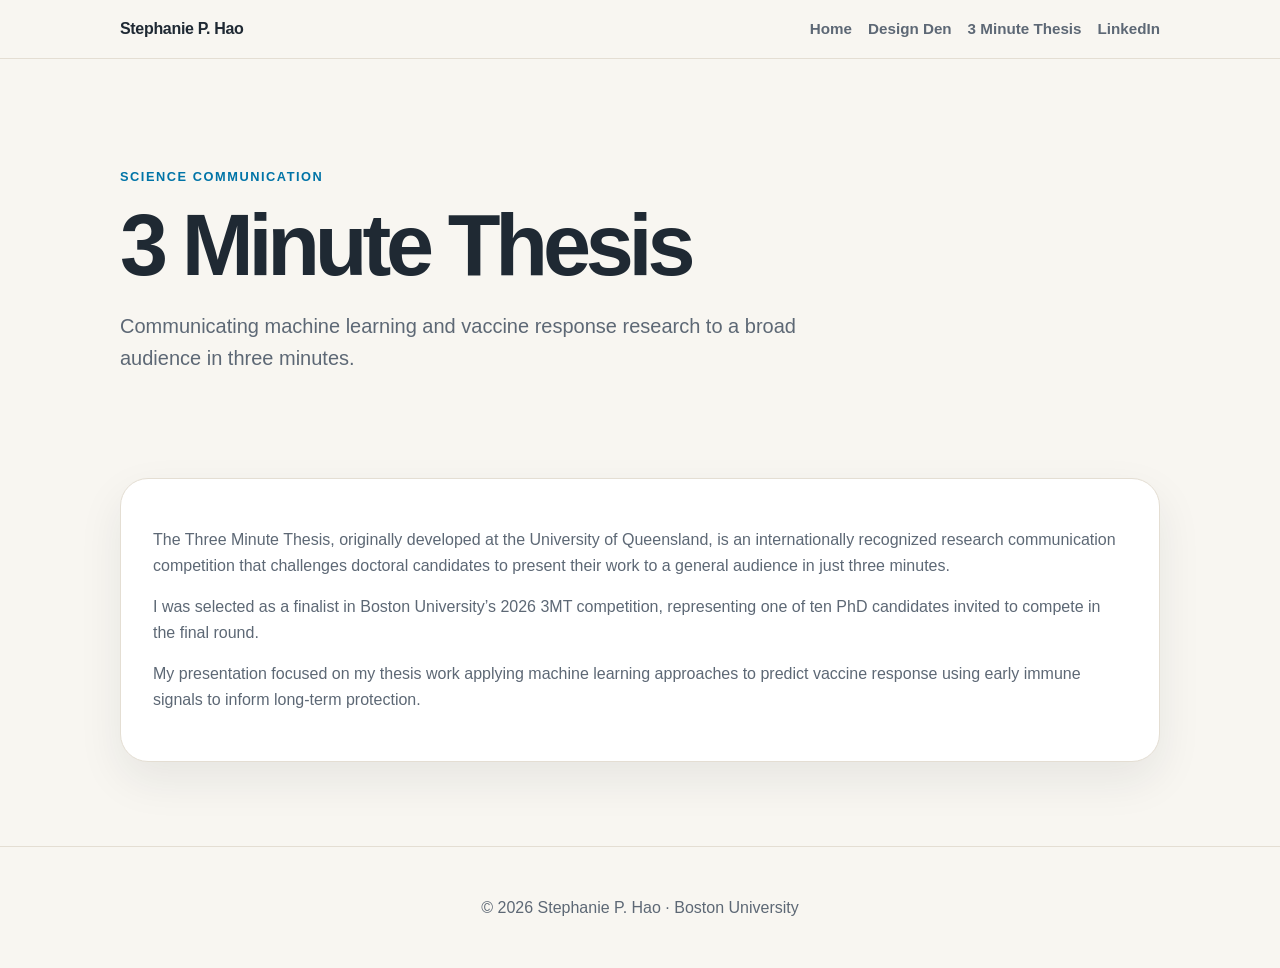
==== 3-minute-thesis.html @ ecd555e4 "Add files via upload" ====
<!DOCTYPE html>
<html lang="en">
<head>
  <meta charset="UTF-8" />
  <meta name="viewport" content="width=device-width, initial-scale=1.0" />

  <!-- Replace the content value below with your Google Search Console verification tag if needed -->
  <!-- <meta name="google-site-verification" content="PASTE_YOUR_CODE_HERE" /> -->

  <title>3 Minute Thesis | Stephanie P. Hao</title>
  <meta name="description" content="Stephanie P. Hao was selected as a finalist in Boston University's 2026 Three Minute Thesis competition, presenting thesis work on machine learning approaches to predict vaccine response." />
  <meta name="keywords" content="Stephanie Hao, Three Minute Thesis, 3MT, Boston University, vaccine response, machine learning, bioinformatics" />

  <link rel="stylesheet" href="styles.css" />
</head>

<body>
  <header class="site-header">
    <nav class="nav">
      <a class="logo" href="index.html">Stephanie P. Hao</a>
      <div class="nav-links">
        <a href="index.html">Home</a>
        <a href="design-den.html">Design Den</a>
        <a href="3-minute-thesis.html">3 Minute Thesis</a>
        <a href="https://www.linkedin.com/in/stephaniehao/">LinkedIn</a>
      </div>
    </nav>
  </header>

  <main>
    <section class="page-hero">
      <p class="eyebrow">Science Communication</p>
      <h1>3 Minute Thesis</h1>
      <p class="hero-text">
        Communicating machine learning and vaccine response research to a broad audience in three minutes.
      </p>
    </section>

    <section class="content-section">
      <p>
        The Three Minute Thesis, originally developed at the University of Queensland, is an internationally recognized research communication competition that challenges doctoral candidates to present their work to a general audience in just three minutes.
      </p>
      <p>
        I was selected as a finalist in Boston University’s 2026 3MT competition, representing one of ten PhD candidates invited to compete in the final round.
      </p>
      <p>
        My presentation focused on my thesis work applying machine learning approaches to predict vaccine response using early immune signals to inform long-term protection.
      </p>
    </section>
  </main>

  <footer>
    <p>© 2026 Stephanie P. Hao · Boston University</p>
  </footer>
</body>
</html>
---- styles.css ----
/* Stephanie P. Hao GitHub Pages Site */

:root {
  --bg: #f8f6f1;
  --surface: #ffffff;
  --text: #1f2933;
  --muted: #5d6875;
  --accent: #0074a7;
  --accent-dark: #005b83;
  --border: #e4ded3;
  --soft: #e6f4f1;
  --shadow: 0 18px 45px rgba(31, 41, 51, 0.08);
}

* {
  box-sizing: border-box;
}

body {
  margin: 0;
  font-family: Inter, -apple-system, BlinkMacSystemFont, "Segoe UI", sans-serif;
  background: var(--bg);
  color: var(--text);
  line-height: 1.6;
}

.site-header {
  background: rgba(248, 246, 241, 0.92);
  backdrop-filter: blur(14px);
  border-bottom: 1px solid var(--border);
  position: sticky;
  top: 0;
  z-index: 10;
}

.nav {
  max-width: 1080px;
  margin: 0 auto;
  padding: 1rem 1.25rem;
  display: flex;
  align-items: center;
  justify-content: space-between;
  gap: 1.5rem;
}

.logo {
  font-weight: 800;
  color: var(--text);
  text-decoration: none;
  letter-spacing: -0.02em;
}

.nav-links {
  display: flex;
  gap: 1rem;
  flex-wrap: wrap;
}

.nav-links a {
  color: var(--muted);
  text-decoration: none;
  font-weight: 600;
  font-size: 0.95rem;
}

.nav-links a:hover {
  color: var(--accent);
}

main {
  max-width: 1080px;
  margin: 0 auto;
  padding: 0 1.25rem 4rem;
}

.hero,
.page-hero {
  padding: 6rem 0 4rem;
}

.hero {
  max-width: 840px;
}

.page-hero {
  max-width: 780px;
}

.eyebrow {
  color: var(--accent);
  text-transform: uppercase;
  letter-spacing: 0.12em;
  font-weight: 800;
  font-size: 0.8rem;
  margin-bottom: 1rem;
}

h1 {
  font-size: clamp(2.6rem, 7vw, 5.4rem);
  line-height: 0.95;
  letter-spacing: -0.06em;
  margin: 0 0 1.5rem;
}

h2 {
  font-size: 1.55rem;
  letter-spacing: -0.03em;
  line-height: 1.2;
  margin-top: 0;
}

.hero-text {
  color: var(--muted);
  font-size: 1.25rem;
  max-width: 700px;
}

.button-row {
  display: flex;
  flex-wrap: wrap;
  gap: 0.85rem;
  margin-top: 2rem;
}

.button {
  display: inline-block;
  text-decoration: none;
  border-radius: 999px;
  padding: 0.85rem 1.2rem;
  font-weight: 800;
  border: 1px solid transparent;
}

.button.primary {
  color: white;
  background: var(--accent);
}

.button.primary:hover {
  background: var(--accent-dark);
}

.button.secondary {
  color: var(--accent);
  border-color: var(--accent);
  background: transparent;
}

.button.secondary:hover {
  background: var(--soft);
}

.text-link {
  color: var(--accent);
  font-weight: 800;
  text-decoration: none;
}

.content-grid {
  display: grid;
  grid-template-columns: repeat(3, 1fr);
  gap: 1.1rem;
  margin: 2rem 0;
}

.card,
.content-section {
  background: var(--surface);
  border: 1px solid var(--border);
  border-radius: 28px;
  box-shadow: var(--shadow);
}

.card {
  padding: 1.5rem;
}

.card p,
.content-section p {
  color: var(--muted);
}

.content-section {
  padding: 2rem;
  margin: 1.25rem 0;
}

.highlight {
  background: var(--soft);
}

footer {
  border-top: 1px solid var(--border);
  color: var(--muted);
  text-align: center;
  padding: 2rem 1rem;
}

@media (max-width: 760px) {
  .nav {
    align-items: flex-start;
    flex-direction: column;
  }

  .content-grid {
    grid-template-columns: 1fr;
  }

  .hero,
  .page-hero {
    padding-top: 4rem;
  }
}
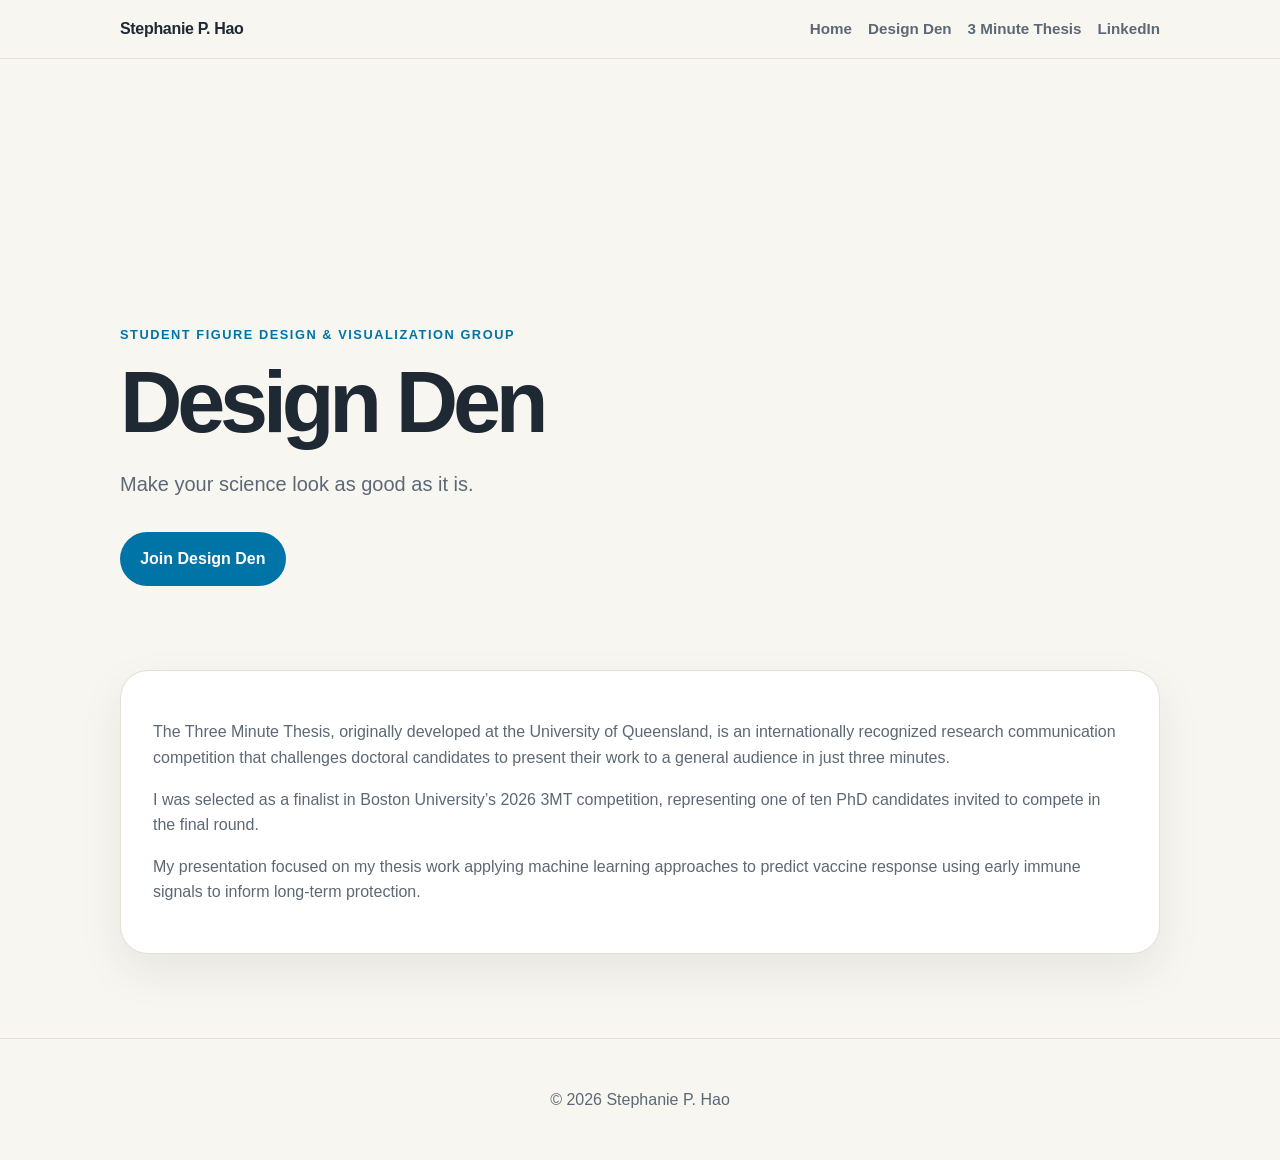
==== commit a0046161: "Update 3-minute-thesis.html with video section" ====
--- a/3-minute-thesis.html
+++ b/3-minute-thesis.html
@@ -28,12 +28,34 @@
   </header>
 
   <main>
-    <section class="page-hero">
-      <p class="eyebrow">Science Communication</p>
-      <h1>3 Minute Thesis</h1>
-      <p class="hero-text">
-        Communicating machine learning and vaccine response research to a broad audience in three minutes.
-      </p>
+    <section class="hero hero-video">
+      <div class="hero-background">
+        <iframe
+          src="https://www.youtube.com/embed/H7XopoUqUsY?autoplay=1&mute=1&loop=1&playlist=H7XopoUqUsY&controls=0&rel=0"
+          title="Design Den"
+          frameborder="0"
+          allow="autoplay; encrypted-media"
+          allowfullscreen>
+        </iframe>
+      </div>
+    
+      <div class="hero-overlay"></div>
+    
+      <div class="hero-content">
+        <p class="eyebrow">Student Figure Design & Visualization Group</p>
+    
+        <h1>Design Den</h1>
+    
+        <p class="hero-text">
+          Make your science look as good as it is.
+        </p>
+    
+        <div class="button-row">
+          <a class="button primary" href="mailto:sphao@bu.edu">
+            Join Design Den
+          </a>
+        </div>
+      </div>
     </section>
 
     <section class="content-section">
@@ -50,7 +72,7 @@
   </main>
 
   <footer>
-    <p>© 2026 Stephanie P. Hao · Boston University</p>
+    <p>© 2026 Stephanie P. Hao</p>
   </footer>
 </body>
 </html>
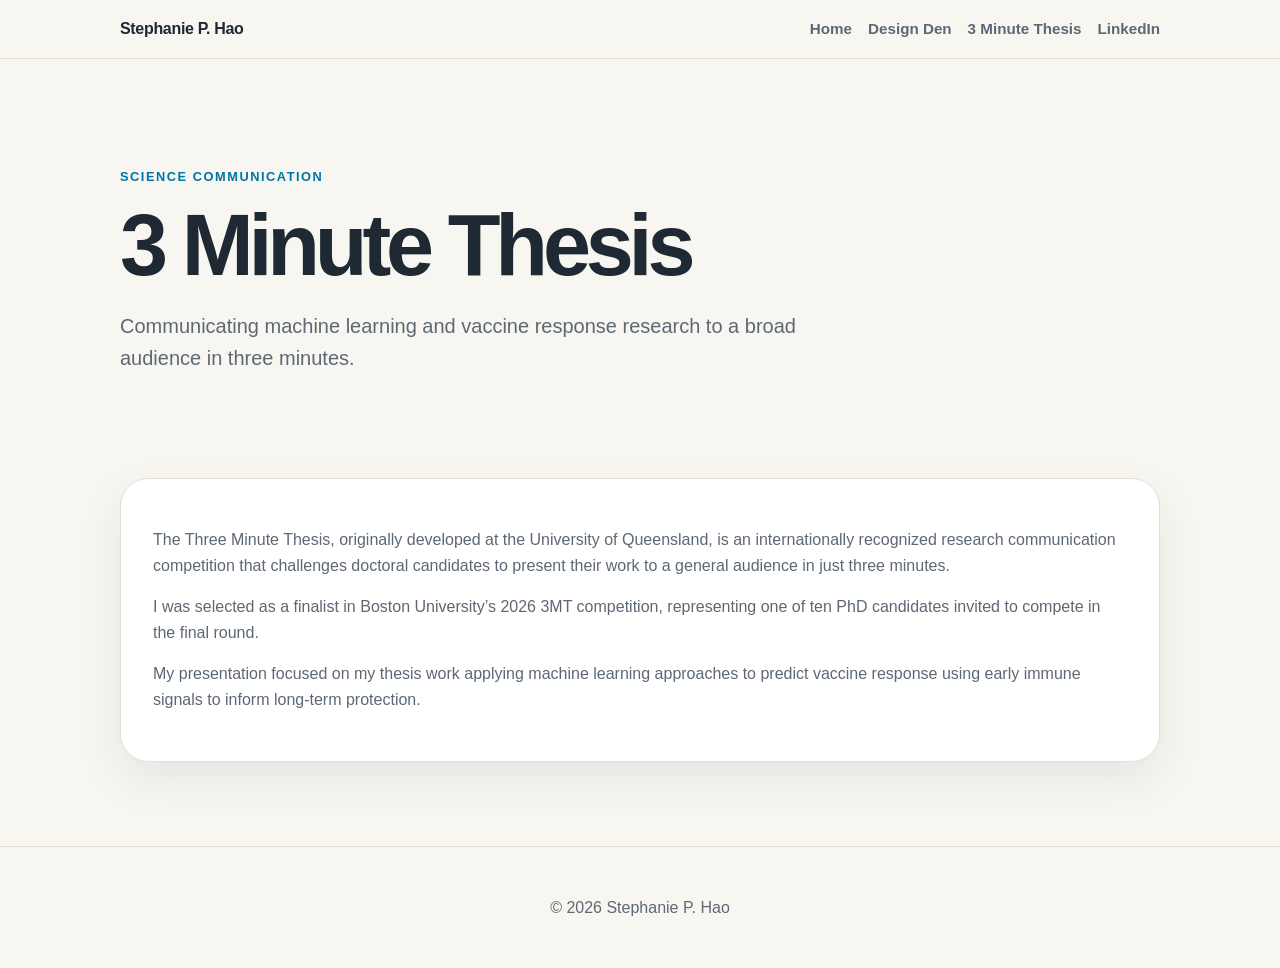
==== commit 23afffc8: "Replace hero section with page hero for 3 Minute Thesis" ====
--- a/3-minute-thesis.html
+++ b/3-minute-thesis.html
@@ -28,34 +28,12 @@
   </header>
 
   <main>
-    <section class="hero hero-video">
-      <div class="hero-background">
-        <iframe
-          src="https://www.youtube.com/embed/H7XopoUqUsY?autoplay=1&mute=1&loop=1&playlist=H7XopoUqUsY&controls=0&rel=0"
-          title="Design Den"
-          frameborder="0"
-          allow="autoplay; encrypted-media"
-          allowfullscreen>
-        </iframe>
-      </div>
-    
-      <div class="hero-overlay"></div>
-    
-      <div class="hero-content">
-        <p class="eyebrow">Student Figure Design & Visualization Group</p>
-    
-        <h1>Design Den</h1>
-    
-        <p class="hero-text">
-          Make your science look as good as it is.
-        </p>
-    
-        <div class="button-row">
-          <a class="button primary" href="mailto:sphao@bu.edu">
-            Join Design Den
-          </a>
-        </div>
-      </div>
+    <section class="page-hero">
+      <p class="eyebrow">Science Communication</p>
+      <h1>3 Minute Thesis</h1>
+      <p class="hero-text">
+        Communicating machine learning and vaccine response research to a broad audience in three minutes.
+      </p>
     </section>
 
     <section class="content-section">
--- a/styles.css
+++ b/styles.css
@@ -211,3 +211,46 @@
     padding-top: 4rem;
   }
 }
+
+.hero-video {
+  position: relative;
+  min-height: 80vh;
+  overflow: hidden;
+  border-radius: 32px;
+  margin-top: 2rem;
+}
+
+.hero-background {
+  position: absolute;
+  inset: 0;
+}
+
+.hero-background iframe {
+  position: absolute;
+  top: 50%;
+  left: 50%;
+  width: 177.78vh;
+  height: 56.25vw;
+  min-width: 100%;
+  min-height: 100%;
+  transform: translate(-50%, -50%);
+  pointer-events: none;
+}
+
+.hero-overlay {
+  position: absolute;
+  inset: 0;
+  background: rgba(0, 0, 0, 0.45);
+}
+
+.hero-content {
+  position: relative;
+  z-index: 2;
+  color: white;
+  padding: 6rem 3rem;
+}
+
+.hero-content .eyebrow,
+.hero-content .hero-text {
+  color: rgba(255,255,255,0.9);
+}
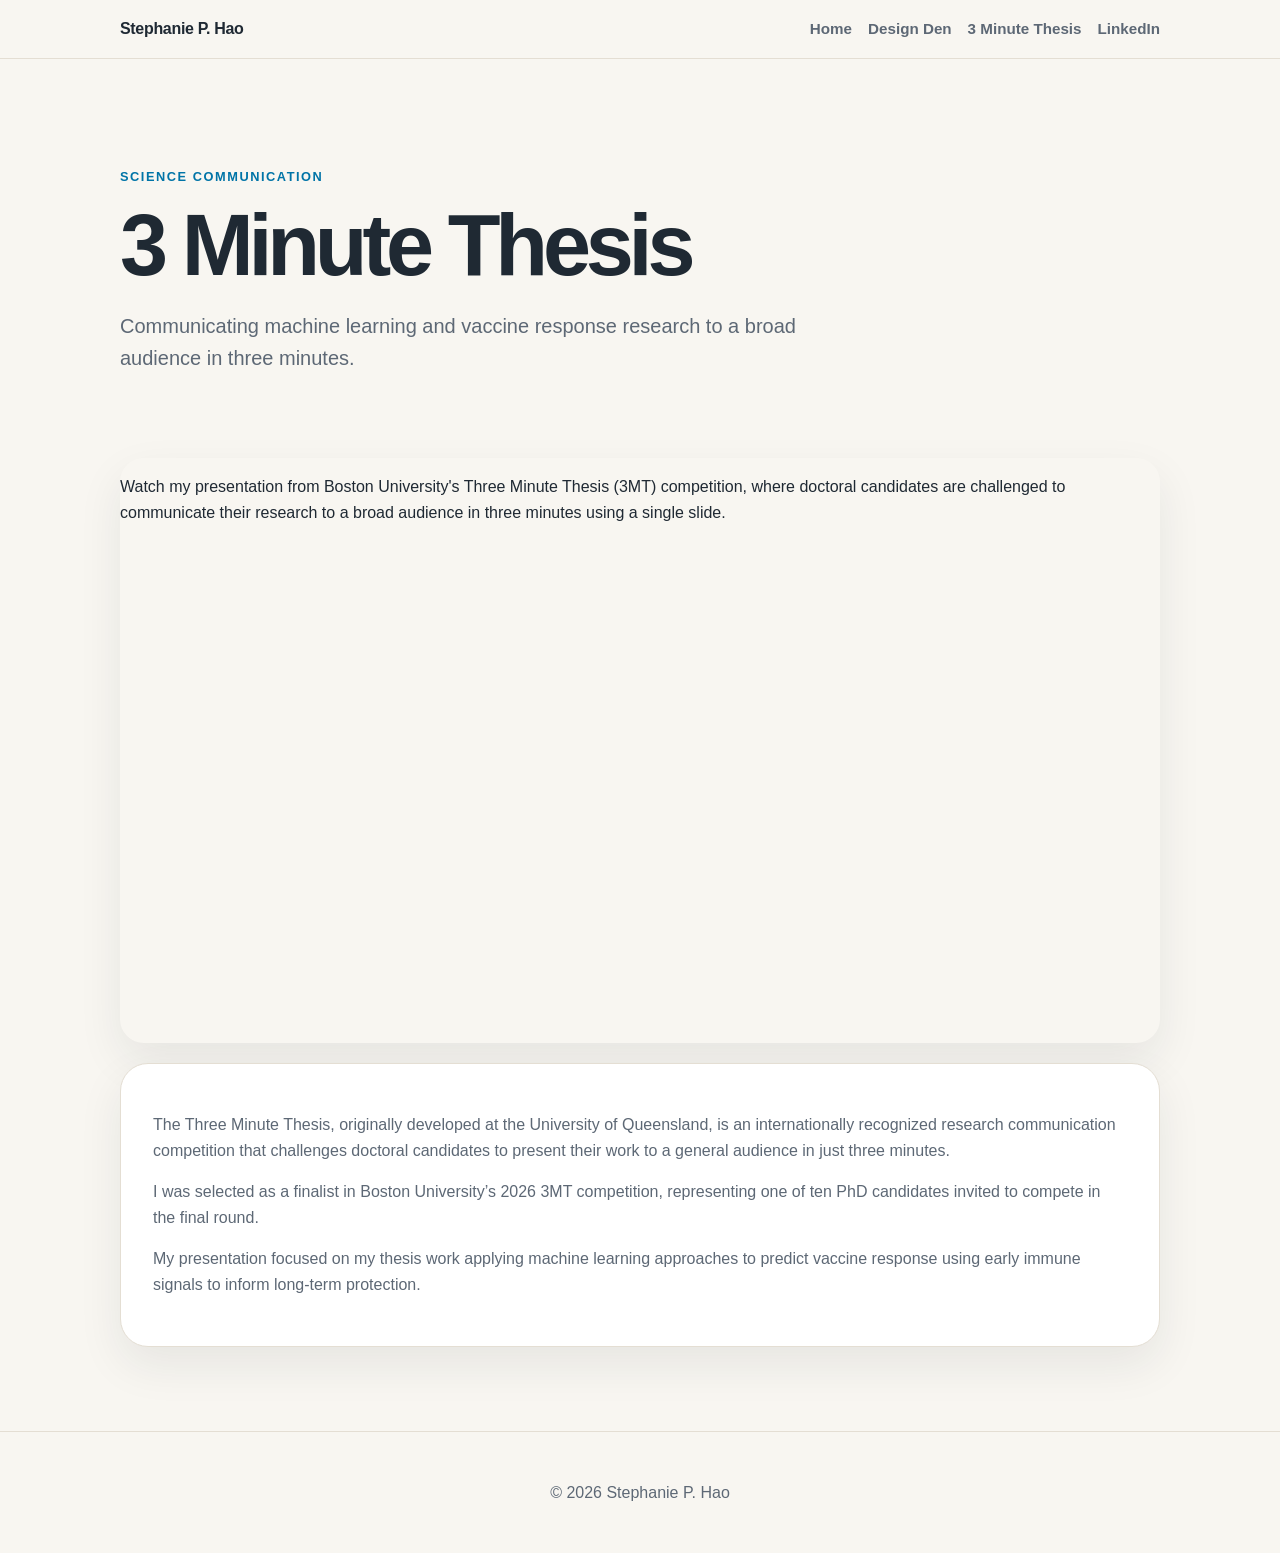
==== commit b1af915d: "Include video presentation in 3-minute-thesis.html Added a video section to showcase the 3 Minute Th" ====
--- a/3-minute-thesis.html
+++ b/3-minute-thesis.html
@@ -3,9 +3,6 @@
 <head>
   <meta charset="UTF-8" />
   <meta name="viewport" content="width=device-width, initial-scale=1.0" />
-
-  <!-- Replace the content value below with your Google Search Console verification tag if needed -->
-  <!-- <meta name="google-site-verification" content="PASTE_YOUR_CODE_HERE" /> -->
 
   <title>3 Minute Thesis | Stephanie P. Hao</title>
   <meta name="description" content="Stephanie P. Hao was selected as a finalist in Boston University's 2026 Three Minute Thesis competition, presenting thesis work on machine learning approaches to predict vaccine response." />
@@ -36,6 +33,20 @@
       </p>
     </section>
 
+    <section class="video-hero">
+      <iframe
+        src="https://www.youtube.com/embed/H6PeJbiwtPE"
+        title="3 Minute Thesis Presentation"
+        frameborder="0"
+        allow="accelerometer; autoplay; clipboard-write; encrypted-media; gyroscope; picture-in-picture; web-share"
+        allowfullscreen>
+      </iframe>
+      <p>
+        Watch my presentation from Boston University's Three Minute Thesis (3MT) competition, where doctoral candidates are challenged to communicate their research to a broad audience in three minutes using a single slide.
+      </p>
+    </section>
+
+
     <section class="content-section">
       <p>
         The Three Minute Thesis, originally developed at the University of Queensland, is an internationally recognized research communication competition that challenges doctoral candidates to present their work to a general audience in just three minutes.
--- a/styles.css
+++ b/styles.css
@@ -212,45 +212,35 @@
   }
 }
 
-.hero-video {
-  position: relative;
-  min-height: 80vh;
+.design-den-hero {
+  display: grid;
+  grid-template-columns: 1fr 1.2fr;
+  gap: 3rem;
+  align-items: center;
+  padding: 4rem 0;
+}
+
+.video-hero {
+  width: 100%;
+  aspect-ratio: 16 / 9;
   overflow: hidden;
-  border-radius: 32px;
-  margin-top: 2rem;
-}
-
-.hero-background {
-  position: absolute;
-  inset: 0;
-}
-
-.hero-background iframe {
+  border-radius: 24px;
+  box-shadow: var(--shadow);
+}
+
+.video-hero iframe {
   position: absolute;
   top: 50%;
   left: 50%;
-  width: 177.78vh;
-  height: 56.25vw;
-  min-width: 100%;
-  min-height: 100%;
+  width: 110%;
+  height: 160%;
   transform: translate(-50%, -50%);
+  border: 0;
   pointer-events: none;
 }
 
-.hero-overlay {
-  position: absolute;
-  inset: 0;
-  background: rgba(0, 0, 0, 0.45);
-}
-
-.hero-content {
-  position: relative;
-  z-index: 2;
-  color: white;
-  padding: 6rem 3rem;
-}
-
-.hero-content .eyebrow,
-.hero-content .hero-text {
-  color: rgba(255,255,255,0.9);
-}
+@media (max-width: 900px) {
+  .design-den-hero {
+    grid-template-columns: 1fr;
+  }
+}
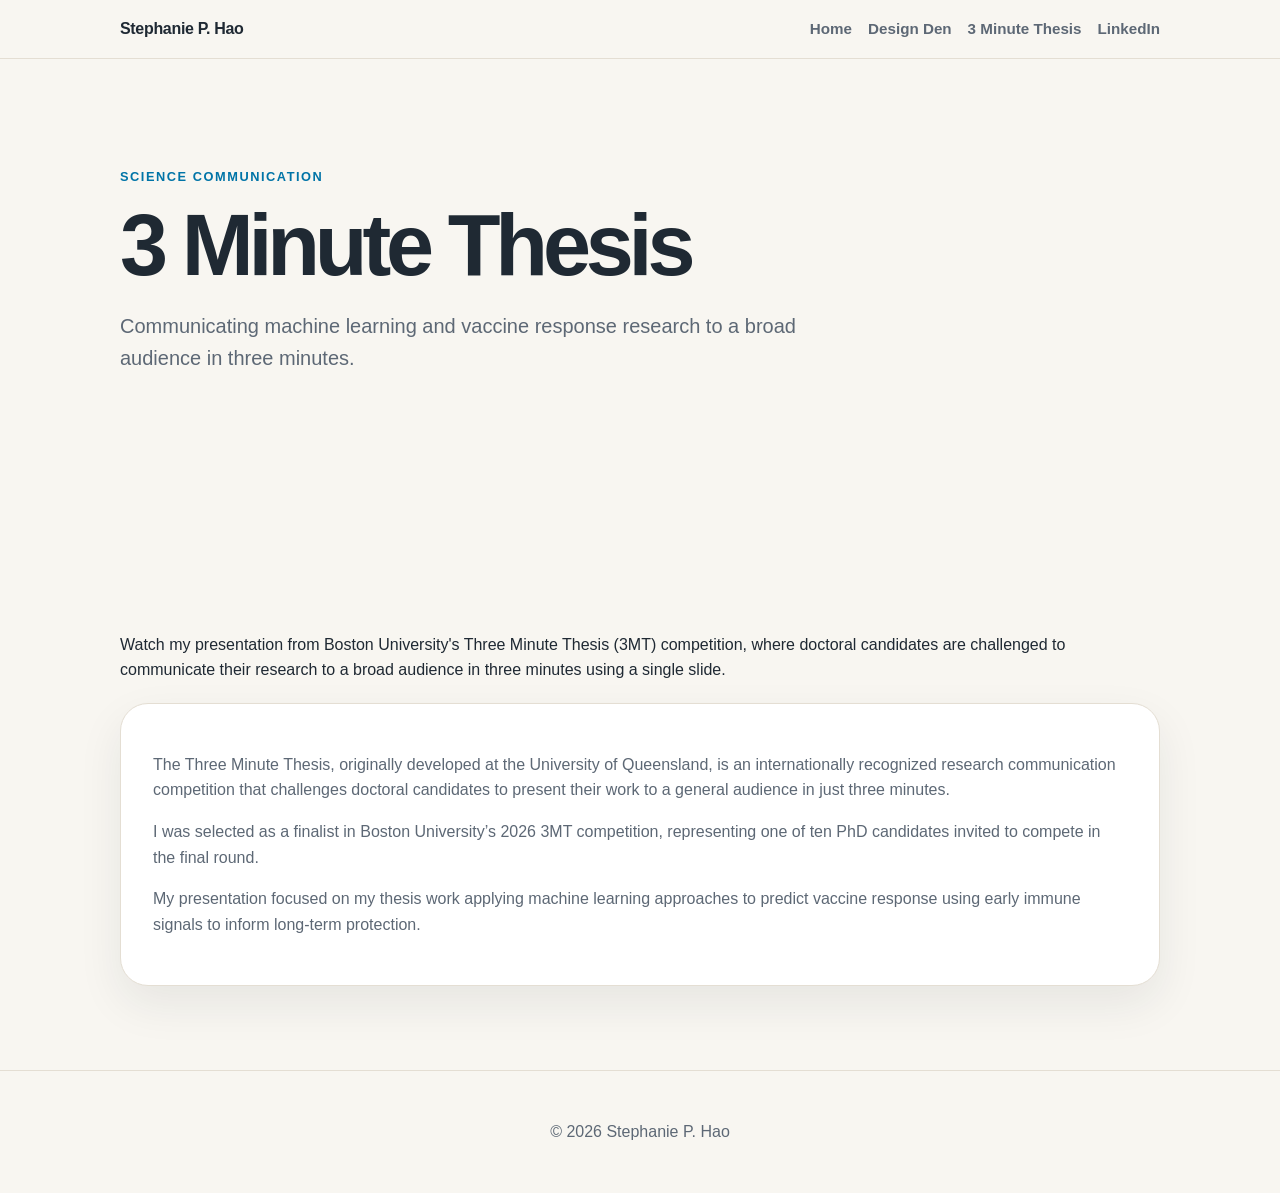
==== commit a381a37f: "Change section class from 'video-hero' to 'talk-video'" ====
--- a/3-minute-thesis.html
+++ b/3-minute-thesis.html
@@ -33,12 +33,13 @@
       </p>
     </section>
 
-    <section class="video-hero">
+    <section class="talk-video">
       <iframe
         src="https://www.youtube.com/embed/H6PeJbiwtPE"
-        title="3 Minute Thesis Presentation"
+        title="Stephanie Hao, Understand and Predict Vaccine Responses with Big Data | Boston University 3MT 2026"
         frameborder="0"
         allow="accelerometer; autoplay; clipboard-write; encrypted-media; gyroscope; picture-in-picture; web-share"
+        referrerpolicy="strict-origin-when-cross-origin"
         allowfullscreen>
       </iframe>
       <p>
--- a/styles.css
+++ b/styles.css
@@ -221,7 +221,8 @@
 }
 
 .video-hero {
-  width: 100%;
+  max-width: 900px;
+  margin: 1rem auto 2rem;
   aspect-ratio: 16 / 9;
   overflow: hidden;
   border-radius: 24px;
@@ -229,14 +230,9 @@
 }
 
 .video-hero iframe {
-  position: absolute;
-  top: 50%;
-  left: 50%;
-  width: 110%;
-  height: 160%;
-  transform: translate(-50%, -50%);
+  width: 100%;
+  height: 100%;
   border: 0;
-  pointer-events: none;
 }
 
 @media (max-width: 900px) {
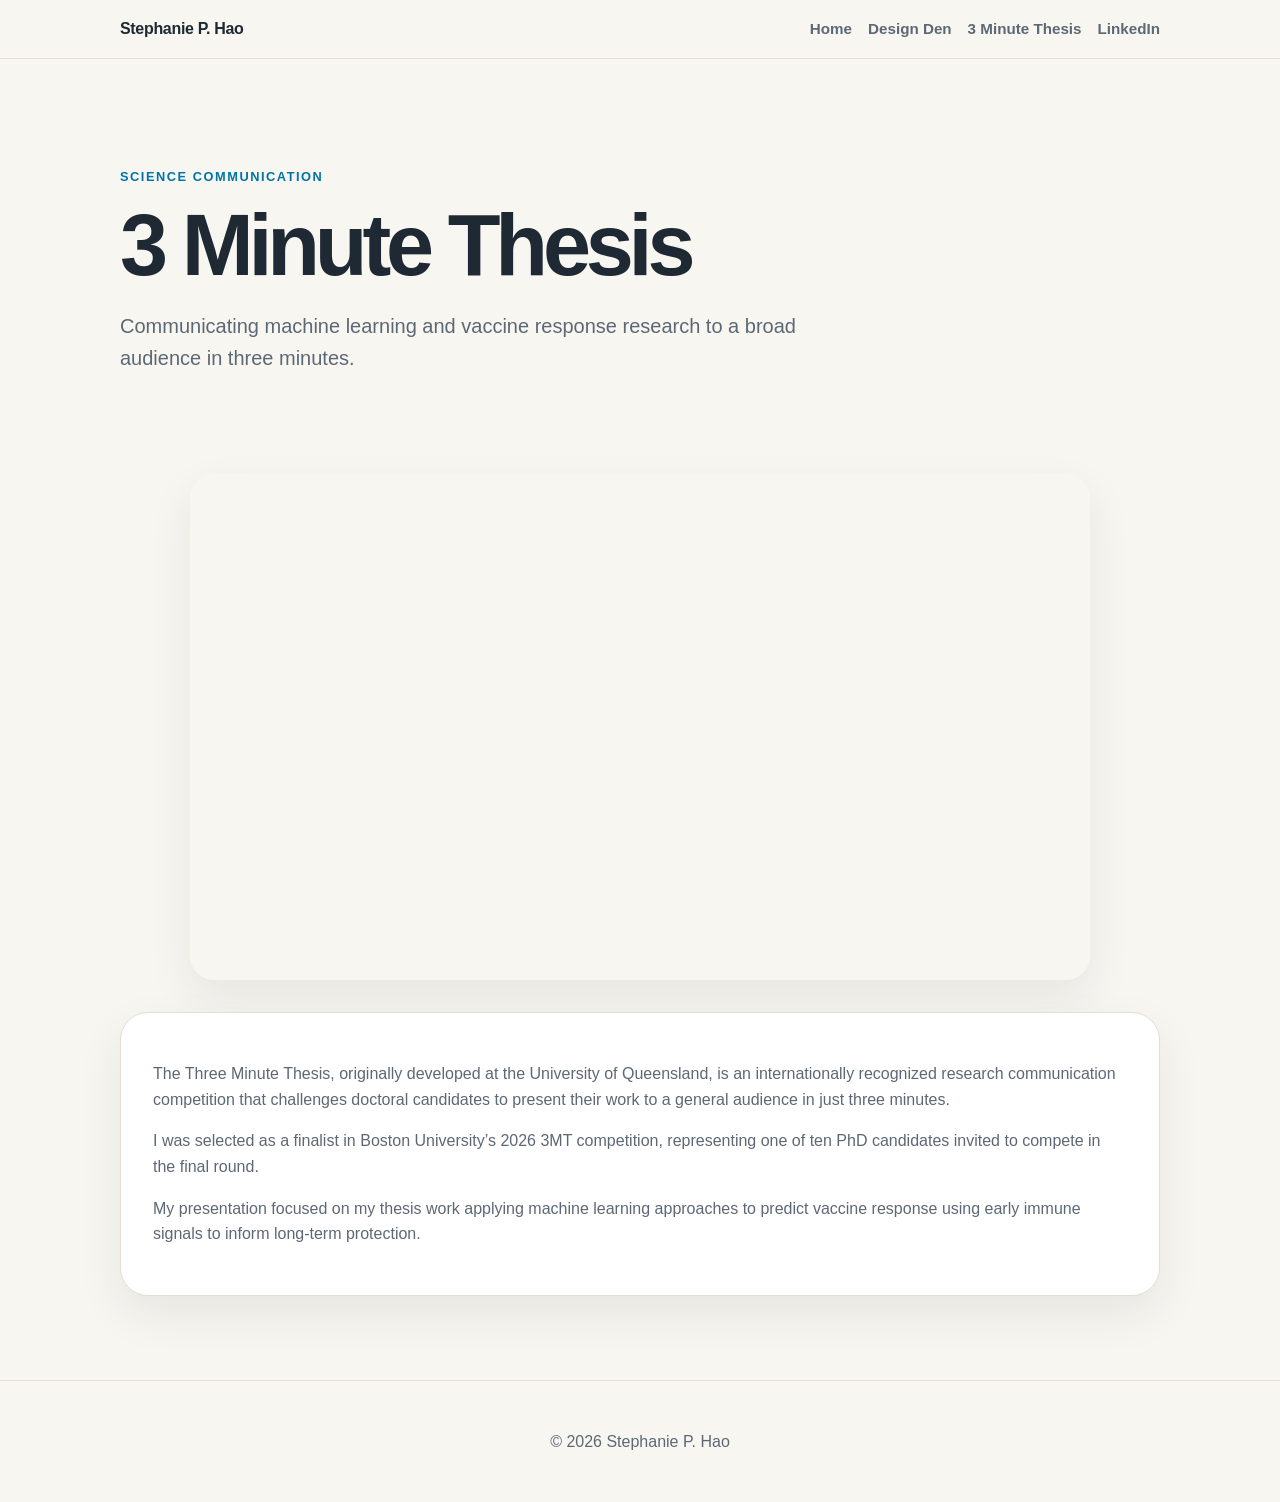
==== commit ba67ba53: "Update 3-minute-thesis.html" ====
--- a/3-minute-thesis.html
+++ b/3-minute-thesis.html
@@ -42,9 +42,6 @@
         referrerpolicy="strict-origin-when-cross-origin"
         allowfullscreen>
       </iframe>
-      <p>
-        Watch my presentation from Boston University's Three Minute Thesis (3MT) competition, where doctoral candidates are challenged to communicate their research to a broad audience in three minutes using a single slide.
-      </p>
     </section>
 
 
--- a/styles.css
+++ b/styles.css
@@ -208,19 +208,37 @@
 
   .hero,
   .page-hero {
-    padding-top: 4rem;
+    padding: 3rem;
   }
 }
 
 .design-den-hero {
   display: grid;
-  grid-template-columns: 1fr 1.2fr;
-  gap: 3rem;
-  align-items: center;
-  padding: 4rem 0;
-}
-
-.video-hero {
+  grid-template-columns: 1fr 1fr;
+  gap: 4rem;
+}
+
+/* Design Den decorative video */
+.design-video {
+  width: 100%;
+  max-width: 850px;
+  margin: 0 auto;
+  aspect-ratio: 16 / 9;
+  overflow: hidden;
+  border-radius: 24px;
+  box-shadow: var(--shadow);
+}
+
+.design-video iframe {
+  width: 100%;
+  height: 100%;
+  border: 0;
+  pointer-events: none;
+}
+
+/* 3MT playable video */
+.talk-video {
+  width: 100%;
   max-width: 900px;
   margin: 1rem auto 2rem;
   aspect-ratio: 16 / 9;
@@ -229,7 +247,7 @@
   box-shadow: var(--shadow);
 }
 
-.video-hero iframe {
+.talk-video iframe {
   width: 100%;
   height: 100%;
   border: 0;
